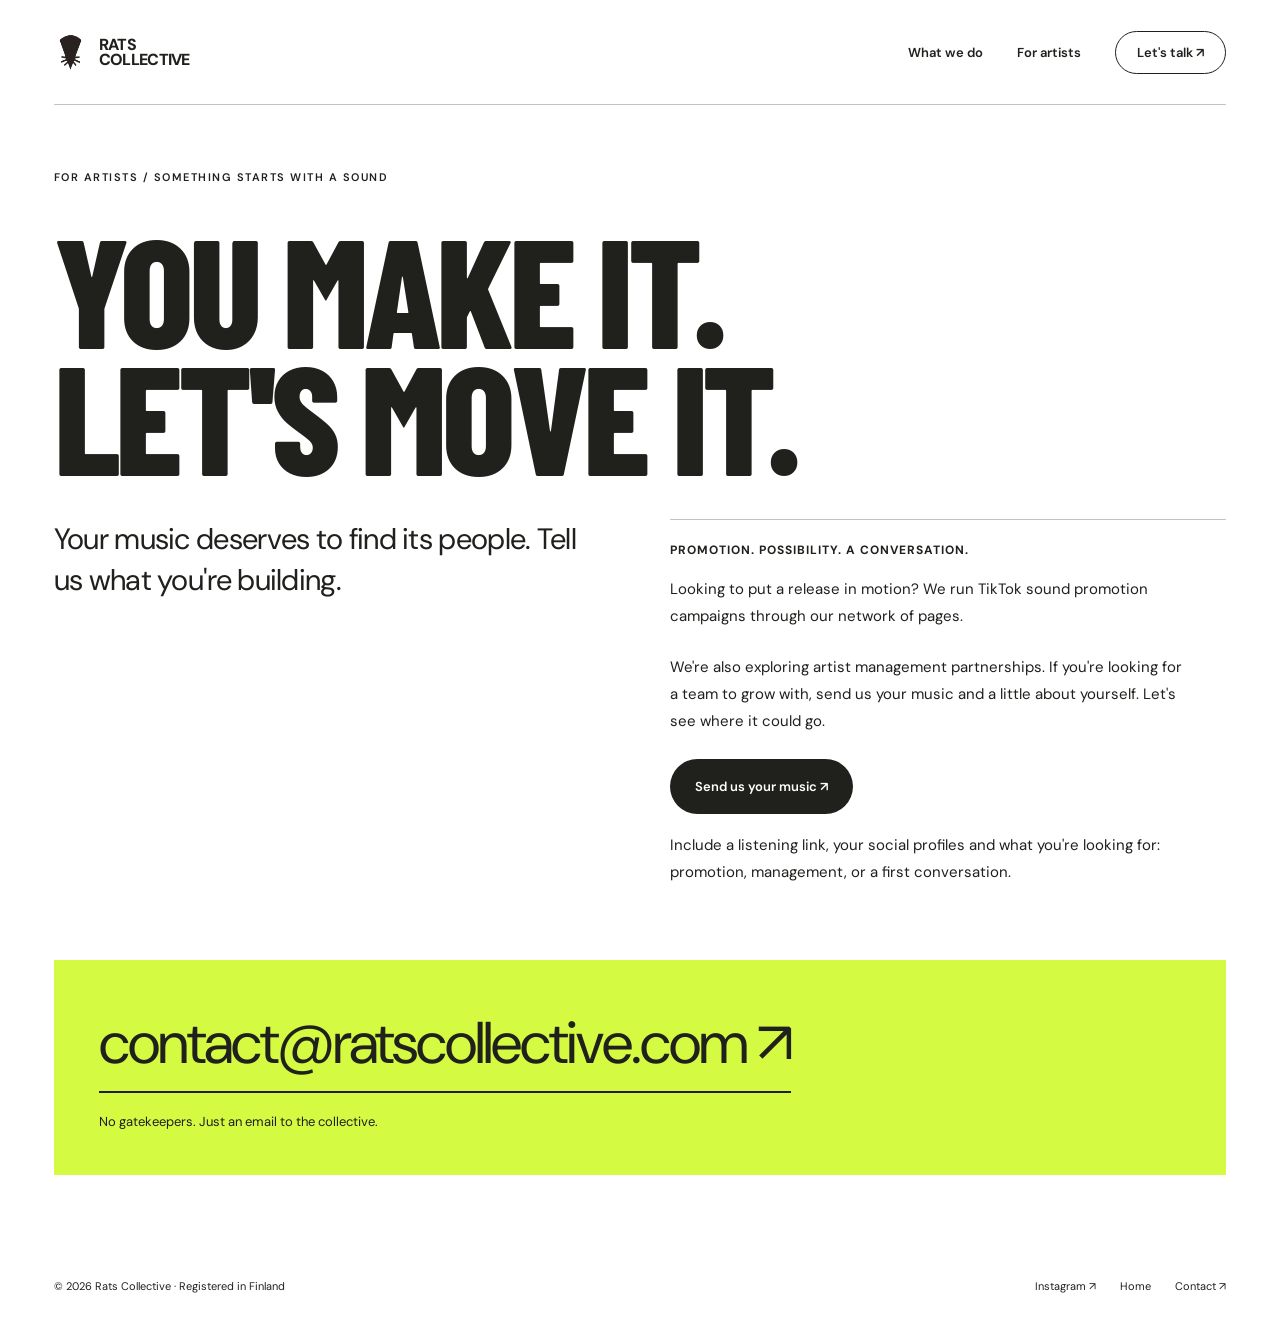
==== artists/index.html @ e5b4101d "Create Rats Collective website" ====
<!doctype html><html lang="en"><head><meta charset="utf-8"><meta name="viewport" content="width=device-width,initial-scale=1"><title>For artists — Rats Collective</title><meta name="description" content="Tell Rats Collective about your music. Inquire about TikTok promotion and explore a potential artist management partnership."><link rel="canonical" href="https://ratscollective.com/artists/"><link rel="icon" href="../assets/rat.svg" type="image/svg+xml"><link rel="stylesheet" href="../style.css"></head><body><a class="skip" href="#main">Skip to content</a><div class="wrap"><header><a class="brand" href="../" aria-label="Rats Collective home"><img src="../assets/rat-original.png" alt="">RATS<br>COLLECTIVE</a><nav aria-label="Main navigation"><a href="../#what-we-do">What we do</a><a href="./" aria-current="page">For artists</a><a class="nav-contact" href="../contact/">Let's talk ↗</a></nav></header><main id="main" class="subhero page-enter"><p class="eyebrow">For artists / Something starts with a sound</p><h1>YOU MAKE IT.<br>LET'S MOVE IT.</h1><div class="subgrid"><p class="lead">Your music deserves to find its people. Tell us what you're building.</p><div class="details"><h2>Promotion. Possibility. A conversation.</h2><p>Looking to put a release in motion? We run TikTok sound promotion campaigns through our network of pages.</p><p>We're also exploring artist management partnerships. If you're looking for a team to grow with, send us your music and a little about yourself. Let's see where it could go.</p><a class="pill" href="mailto:contact@ratscollective.com?subject=Artist%20inquiry&body=Artist%20name%3A%0AMusic%20links%3A%0ASocial%20links%3A%0AWhat%20I%27m%20looking%20for%3A%0AUpcoming%20release%20%28if%20any%29%3A">Send us your music ↗</a><p>Include a listening link, your social profiles and what you're looking for: promotion, management, or a first conversation.</p></div></div><div class="contact-panel"><a class="email" href="mailto:contact@ratscollective.com">contact@ratscollective.com ↗</a><p>No gatekeepers. Just an email to the collective.</p></div></main><footer><span>© <span data-year>2026</span> Rats Collective · Registered in Finland</span><div class="foot-links"><a href="https://www.instagram.com/ratscollective/" target="_blank" rel="noopener noreferrer">Instagram ↗</a><a href="../">Home</a><a href="../contact/">Contact ↗</a></div></footer></div><script src="../script.js"></script></body></html>
---- style.css ----
@import url('https://fonts.googleapis.com/css2?family=Barlow+Condensed:wght@600;700;800;900&family=DM+Sans:wght@400;500;600;700&display=swap');
:root{--paper:#ffffff;--ink:#20201d;--acid:#d4fa41;--line:#c4c5ba}*{box-sizing:border-box}html{scroll-behavior:smooth}body{margin:0;background:var(--paper);color:var(--ink);font-family:'DM Sans',Arial,sans-serif}a{color:inherit;text-decoration:none}button{font:inherit}a:focus-visible,button:focus-visible{outline:3px solid #667a00;outline-offset:6px}::selection{background:var(--acid);color:var(--ink)}.skip{position:absolute;left:20px;top:-80px;background:var(--acid);padding:15px;z-index:10}.skip:focus{top:10px}.wrap{max-width:1600px;margin:auto;padding:0 4.2vw}header{height:105px;display:flex;align-items:center;justify-content:space-between;border-bottom:1px solid var(--line)}.brand{display:flex;align-items:center;gap:12px;font-size:16px;font-weight:800;line-height:.95;letter-spacing:-.7px}.brand img{width:33px;height:42px}nav{display:flex;align-items:center;gap:34px;font-size:13px;font-weight:600}.nav-contact{border:1px solid var(--ink);border-radius:40px;padding:12px 21px}nav a:hover{text-decoration:underline;text-underline-offset:5px}.eyebrow{font-size:11px;font-weight:600;letter-spacing:1.5px;text-transform:uppercase}.hero{padding-top:29px;position:relative}.hero-top{display:flex;justify-content:space-between;align-items:center}.status{display:flex;align-items:center;gap:8px}.dot{height:6px;width:6px;background:var(--ink);border-radius:50%}h1,h2,h3,p{margin:0}h1,.display{font-family:'Barlow Condensed','Arial Narrow',Impact,sans-serif;text-transform:uppercase;font-weight:800;letter-spacing:-.035em;line-height:.83}h1{font-size:clamp(92px,11.7vw,185px);margin:58px 0 34px}.hero h1 span{display:block}.last-line{display:flex!important;align-items:center;gap:30px}.arrow-disc{height:.68em;width:.68em;display:inline-flex;align-items:center;justify-content:center;background:var(--acid);border-radius:50%;font-family:Arial;font-size:.69em;font-weight:400;letter-spacing:0}.hero-bottom{display:grid;grid-template-columns:1fr 1fr;gap:30px;margin:35px 0 45px;align-items:end}.hero-bottom p{font-size:17px;line-height:1.55;max-width:380px}.hero-actions{display:flex;gap:25px;align-items:center;justify-content:flex-end}.pill{display:inline-flex;gap:35px;align-items:center;border-radius:40px;background:var(--ink);color:var(--paper);padding:19px 25px;font-size:13px;font-weight:600;transition:transform .2s,background .2s}.pill:hover{background:#424239;transform:translateY(-3px)}.text-link{font-size:13px;text-decoration:underline;text-underline-offset:6px}.playground{height:195px;background:var(--acid);position:relative;overflow:hidden;border-radius:2px}.track-line{position:absolute;width:100%;height:1px;background:#20201d25;top:50%}.play-caption{position:absolute;bottom:18px;left:22px;font-size:10px;letter-spacing:1.2px;text-transform:uppercase}.play-toggle{position:absolute;right:18px;bottom:14px;border:1px solid #20201d66;background:transparent;padding:6px 10px;border-radius:20px;font-size:10px;cursor:pointer}.runner{position:absolute;width:66px;height:82px;left:0;top:0;will-change:transform;pointer-events:none}.runner img{width:100%;height:100%}.services{padding:78px 0 85px;display:grid;grid-template-columns:1fr 2fr;gap:40px}.services-intro p{max-width:260px;margin-top:20px;line-height:1.6;font-size:14px}.service{padding:24px 0;border-top:1px solid var(--line);display:grid;grid-template-columns:40px 1fr;gap:20px}.service:last-child{border-bottom:1px solid var(--line)}.number{font-size:11px;padding-top:9px}.service h3{font-size:29px;letter-spacing:-1px;font-weight:500}.service p{font-size:14px;line-height:1.6;max-width:485px;margin-top:11px;color:#55564d}.artist-banner{background:var(--ink);color:var(--paper);padding:52px;display:flex;justify-content:space-between;align-items:end;gap:30px}.artist-banner h2{font-size:clamp(50px,6vw,88px);margin-top:20px}.artist-banner p{font-size:14px;line-height:1.6;max-width:290px;margin-bottom:24px}.artist-banner .pill{background:var(--acid);color:var(--ink)}footer{padding:34px 0;display:flex;align-items:center;justify-content:space-between;font-size:11px;gap:20px}footer .foot-links{display:flex;gap:24px}.subhero{padding:65px 0 70px}.subhero h1{font-size:clamp(90px,12vw,180px);margin:40px 0}.subgrid{display:grid;grid-template-columns:1fr 1fr;gap:60px}.lead{font-size:clamp(20px,2.3vw,32px);line-height:1.4;max-width:650px;letter-spacing:-.7px}.details{border-top:1px solid var(--line);padding-top:22px}.details p{font-size:15px;line-height:1.8;margin:18px 0 24px;max-width:520px}.details h2{font-size:12px;text-transform:uppercase;letter-spacing:1px}.email{display:inline-block;font-size:clamp(21px,4.6vw,65px);letter-spacing:-2px;border-bottom:2px solid var(--ink);padding-bottom:10px;overflow-wrap:anywhere}.contact-panel{background:var(--acid);padding:45px;margin-top:50px}.contact-panel p{margin-top:20px;font-size:13px}.page-enter{animation:appear .6s ease-out}@keyframes appear{from{opacity:0;transform:translateY(12px)}to{opacity:1;transform:translateY(0)}}@media(min-width:1700px){.wrap{padding:0 65px}}@media(max-width:700px){.wrap{padding:0 22px}header{height:86px}.brand{font-size:13px;gap:8px}.brand img{width:26px}nav{gap:18px;font-size:11px}.nav-contact{padding:9px 12px}.hero-top{font-size:9px;gap:16px}.hero-top .eyebrow{font-size:8px;letter-spacing:.9px}h1{font-size:clamp(75px,14.3vw,120px);margin:44px 0 28px}.last-line{gap:15px}.hero-bottom{grid-template-columns:1fr;gap:25px;margin-bottom:30px}.hero-bottom p{font-size:15px}.hero-actions{justify-content:flex-start;gap:20px}.pill{padding:16px 20px}.playground{height:180px}.services{padding:50px 0;grid-template-columns:1fr;gap:30px}.services-intro p{max-width:100%}.service h3{font-size:25px}.artist-banner{padding:30px 24px;display:block}.artist-banner h2{margin-bottom:25px}.artist-banner p{max-width:100%}footer{align-items:flex-start;flex-wrap:wrap;line-height:1.5}.subhero{padding:45px 0}.subhero h1{font-size:clamp(75px,16vw,120px)}.subgrid{grid-template-columns:1fr;gap:35px}.contact-panel{padding:28px 20px}.email{letter-spacing:-.8px}.status{max-width:130px}}@media(prefers-reduced-motion:reduce){html{scroll-behavior:auto}.page-enter{animation:none}.pill{transition:none}}

.hero .last-line{font-size:.8em;white-space:nowrap}@media(max-width:700px){.hero h1{font-size:clamp(58px,17vw,110px)}.hero .last-line{font-size:.65em;gap:12px}.mouse-hint{display:none}}@media(max-width:360px){nav{gap:10px}.nav-contact{padding:8px}.brand{font-size:11px}}
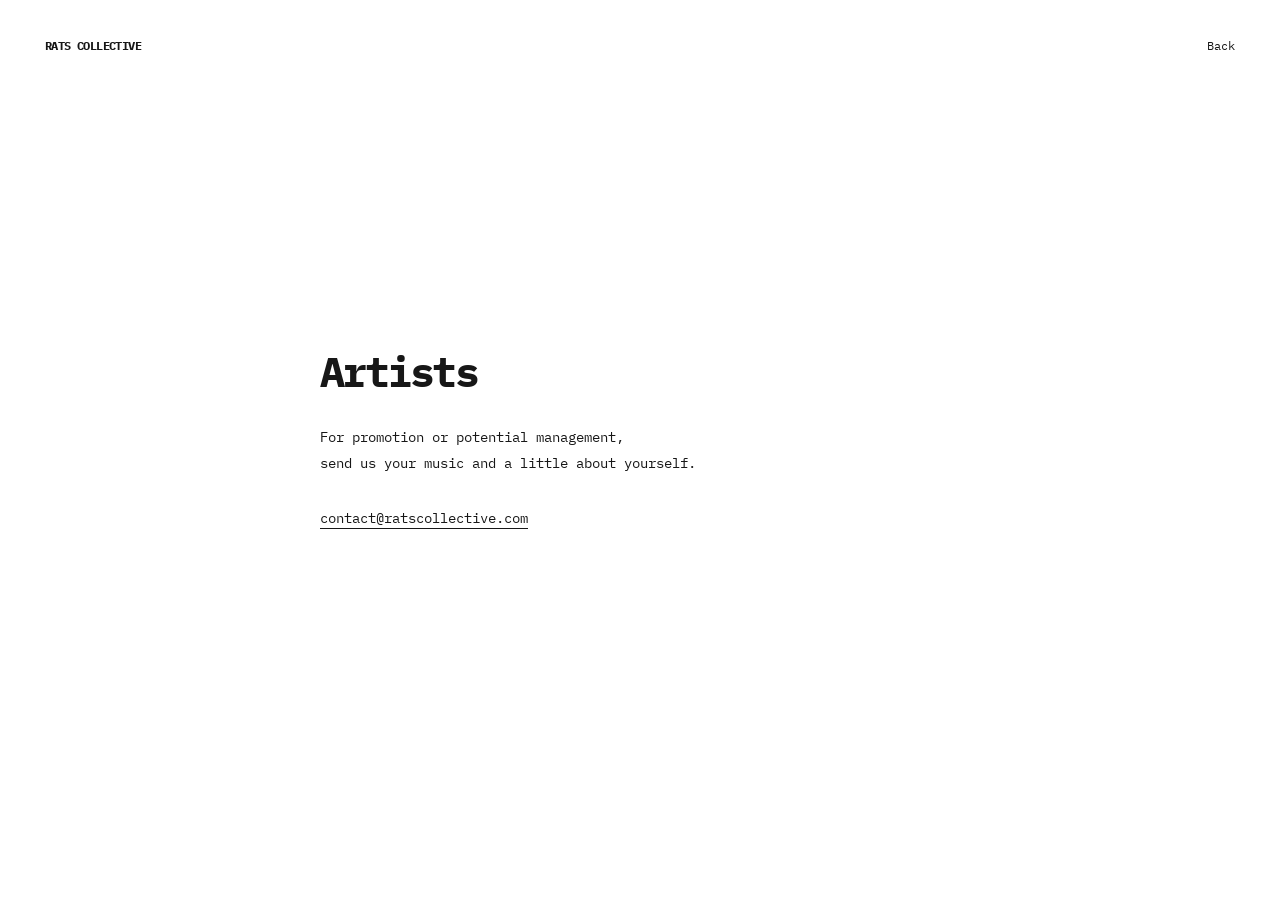
==== commit 35ab4aab: "Simplify site to centered wordmark and reactive rats" ====
--- a/artists/index.html
+++ b/artists/index.html
@@ -1,2 +1,15 @@
-<!doctype html><html lang="en"><head><meta charset="utf-8"><meta name="viewport" content="width=device-width,initial-scale=1"><title>For artists — Rats Collective</title><meta name="description" content="Tell Rats Collective about your music. Inquire about TikTok promotion and explore a potential artist management partnership."><link rel="canonical" href="https://ratscollective.com/artists/"><link rel="icon" href="../assets/rat.svg" type="image/svg+xml"><link rel="stylesheet" href="../style.css"></head><body><a class="skip" href="#main">Skip to content</a><div class="wrap"><header><a class="brand" href="../" aria-label="Rats Collective home"><img src="../assets/rat-original.png" alt="">RATS<br>COLLECTIVE</a><nav aria-label="Main navigation"><a href="../#what-we-do">What we do</a><a href="./" aria-current="page">For artists</a><a class="nav-contact" href="../contact/">Let's talk ↗</a></nav></header><main id="main" class="subhero page-enter"><p class="eyebrow">For artists / Something starts with a sound</p><h1>YOU MAKE IT.<br>LET'S MOVE IT.</h1><div class="subgrid"><p class="lead">Your music deserves to find its people. Tell us what you're building.</p><div class="details"><h2>Promotion. Possibility. A conversation.</h2><p>Looking to put a release in motion? We run TikTok sound promotion campaigns through our network of pages.</p><p>We're also exploring artist management partnerships. If you're looking for a team to grow with, send us your music and a little about yourself. Let's see where it could go.</p><a class="pill" href="mailto:contact@ratscollective.com?subject=Artist%20inquiry&body=Artist%20name%3A%0AMusic%20links%3A%0ASocial%20links%3A%0AWhat%20I%27m%20looking%20for%3A%0AUpcoming%20release%20%28if%20any%29%3A">Send us your music ↗</a><p>Include a listening link, your social profiles and what you're looking for: promotion, management, or a first conversation.</p></div></div><div class="contact-panel"><a class="email" href="mailto:contact@ratscollective.com">contact@ratscollective.com ↗</a><p>No gatekeepers. Just an email to the collective.</p></div></main><footer><span>© <span data-year>2026</span> Rats Collective · Registered in Finland</span><div class="foot-links"><a href="https://www.instagram.com/ratscollective/" target="_blank" rel="noopener noreferrer">Instagram ↗</a><a href="../">Home</a><a href="../contact/">Contact ↗</a></div></footer></div><script src="../script.js"></script></body></html>
-
+<!doctype html>
+<html lang="en"><head>
+<meta charset="utf-8"><meta name="viewport" content="width=device-width,initial-scale=1">
+<title>Artists — Rats Collective</title><meta name="description" content="Contact Rats Collective about music promotion and potential artist management.">
+<link rel="canonical" href="https://ratscollective.com/artists/">
+<meta property="og:title" content="Artists — Rats Collective"><meta property="og:description" content="Contact Rats Collective about music promotion and potential artist management.">
+<meta property="og:type" content="website"><meta property="og:url" content="https://ratscollective.com/artists/">
+<meta property="og:image" content="https://ratscollective.com/assets/rat-original.png">
+<link rel="icon" href="../assets/rat.svg" type="image/svg+xml">
+<link rel="stylesheet" href="../style.css?v=2">
+</head>
+<body class="subpage"><header><a class="wordmark" href="../">RATS COLLECTIVE</a><a href="../" aria-label="Back to home">Back</a></header>
+<main class="note"><h1>Artists</h1>
+<p>For promotion or potential management,<br class="desktop-break"> send us your music and a little about yourself.</p>
+<a class="email" href="mailto:contact@ratscollective.com?subject=Artist%20inquiry">contact@ratscollective.com</a></main></body></html>
--- a/style.css
+++ b/style.css
@@ -1,4 +1,17 @@
-@import url('https://fonts.googleapis.com/css2?family=Barlow+Condensed:wght@600;700;800;900&family=DM+Sans:wght@400;500;600;700&display=swap');
-:root{--paper:#ffffff;--ink:#20201d;--acid:#d4fa41;--line:#c4c5ba}*{box-sizing:border-box}html{scroll-behavior:smooth}body{margin:0;background:var(--paper);color:var(--ink);font-family:'DM Sans',Arial,sans-serif}a{color:inherit;text-decoration:none}button{font:inherit}a:focus-visible,button:focus-visible{outline:3px solid #667a00;outline-offset:6px}::selection{background:var(--acid);color:var(--ink)}.skip{position:absolute;left:20px;top:-80px;background:var(--acid);padding:15px;z-index:10}.skip:focus{top:10px}.wrap{max-width:1600px;margin:auto;padding:0 4.2vw}header{height:105px;display:flex;align-items:center;justify-content:space-between;border-bottom:1px solid var(--line)}.brand{display:flex;align-items:center;gap:12px;font-size:16px;font-weight:800;line-height:.95;letter-spacing:-.7px}.brand img{width:33px;height:42px}nav{display:flex;align-items:center;gap:34px;font-size:13px;font-weight:600}.nav-contact{border:1px solid var(--ink);border-radius:40px;padding:12px 21px}nav a:hover{text-decoration:underline;text-underline-offset:5px}.eyebrow{font-size:11px;font-weight:600;letter-spacing:1.5px;text-transform:uppercase}.hero{padding-top:29px;position:relative}.hero-top{display:flex;justify-content:space-between;align-items:center}.status{display:flex;align-items:center;gap:8px}.dot{height:6px;width:6px;background:var(--ink);border-radius:50%}h1,h2,h3,p{margin:0}h1,.display{font-family:'Barlow Condensed','Arial Narrow',Impact,sans-serif;text-transform:uppercase;font-weight:800;letter-spacing:-.035em;line-height:.83}h1{font-size:clamp(92px,11.7vw,185px);margin:58px 0 34px}.hero h1 span{display:block}.last-line{display:flex!important;align-items:center;gap:30px}.arrow-disc{height:.68em;width:.68em;display:inline-flex;align-items:center;justify-content:center;background:var(--acid);border-radius:50%;font-family:Arial;font-size:.69em;font-weight:400;letter-spacing:0}.hero-bottom{display:grid;grid-template-columns:1fr 1fr;gap:30px;margin:35px 0 45px;align-items:end}.hero-bottom p{font-size:17px;line-height:1.55;max-width:380px}.hero-actions{display:flex;gap:25px;align-items:center;justify-content:flex-end}.pill{display:inline-flex;gap:35px;align-items:center;border-radius:40px;background:var(--ink);color:var(--paper);padding:19px 25px;font-size:13px;font-weight:600;transition:transform .2s,background .2s}.pill:hover{background:#424239;transform:translateY(-3px)}.text-link{font-size:13px;text-decoration:underline;text-underline-offset:6px}.playground{height:195px;background:var(--acid);position:relative;overflow:hidden;border-radius:2px}.track-line{position:absolute;width:100%;height:1px;background:#20201d25;top:50%}.play-caption{position:absolute;bottom:18px;left:22px;font-size:10px;letter-spacing:1.2px;text-transform:uppercase}.play-toggle{position:absolute;right:18px;bottom:14px;border:1px solid #20201d66;background:transparent;padding:6px 10px;border-radius:20px;font-size:10px;cursor:pointer}.runner{position:absolute;width:66px;height:82px;left:0;top:0;will-change:transform;pointer-events:none}.runner img{width:100%;height:100%}.services{padding:78px 0 85px;display:grid;grid-template-columns:1fr 2fr;gap:40px}.services-intro p{max-width:260px;margin-top:20px;line-height:1.6;font-size:14px}.service{padding:24px 0;border-top:1px solid var(--line);display:grid;grid-template-columns:40px 1fr;gap:20px}.service:last-child{border-bottom:1px solid var(--line)}.number{font-size:11px;padding-top:9px}.service h3{font-size:29px;letter-spacing:-1px;font-weight:500}.service p{font-size:14px;line-height:1.6;max-width:485px;margin-top:11px;color:#55564d}.artist-banner{background:var(--ink);color:var(--paper);padding:52px;display:flex;justify-content:space-between;align-items:end;gap:30px}.artist-banner h2{font-size:clamp(50px,6vw,88px);margin-top:20px}.artist-banner p{font-size:14px;line-height:1.6;max-width:290px;margin-bottom:24px}.artist-banner .pill{background:var(--acid);color:var(--ink)}footer{padding:34px 0;display:flex;align-items:center;justify-content:space-between;font-size:11px;gap:20px}footer .foot-links{display:flex;gap:24px}.subhero{padding:65px 0 70px}.subhero h1{font-size:clamp(90px,12vw,180px);margin:40px 0}.subgrid{display:grid;grid-template-columns:1fr 1fr;gap:60px}.lead{font-size:clamp(20px,2.3vw,32px);line-height:1.4;max-width:650px;letter-spacing:-.7px}.details{border-top:1px solid var(--line);padding-top:22px}.details p{font-size:15px;line-height:1.8;margin:18px 0 24px;max-width:520px}.details h2{font-size:12px;text-transform:uppercase;letter-spacing:1px}.email{display:inline-block;font-size:clamp(21px,4.6vw,65px);letter-spacing:-2px;border-bottom:2px solid var(--ink);padding-bottom:10px;overflow-wrap:anywhere}.contact-panel{background:var(--acid);padding:45px;margin-top:50px}.contact-panel p{margin-top:20px;font-size:13px}.page-enter{animation:appear .6s ease-out}@keyframes appear{from{opacity:0;transform:translateY(12px)}to{opacity:1;transform:translateY(0)}}@media(min-width:1700px){.wrap{padding:0 65px}}@media(max-width:700px){.wrap{padding:0 22px}header{height:86px}.brand{font-size:13px;gap:8px}.brand img{width:26px}nav{gap:18px;font-size:11px}.nav-contact{padding:9px 12px}.hero-top{font-size:9px;gap:16px}.hero-top .eyebrow{font-size:8px;letter-spacing:.9px}h1{font-size:clamp(75px,14.3vw,120px);margin:44px 0 28px}.last-line{gap:15px}.hero-bottom{grid-template-columns:1fr;gap:25px;margin-bottom:30px}.hero-bottom p{font-size:15px}.hero-actions{justify-content:flex-start;gap:20px}.pill{padding:16px 20px}.playground{height:180px}.services{padding:50px 0;grid-template-columns:1fr;gap:30px}.services-intro p{max-width:100%}.service h3{font-size:25px}.artist-banner{padding:30px 24px;display:block}.artist-banner h2{margin-bottom:25px}.artist-banner p{max-width:100%}footer{align-items:flex-start;flex-wrap:wrap;line-height:1.5}.subhero{padding:45px 0}.subhero h1{font-size:clamp(75px,16vw,120px)}.subgrid{grid-template-columns:1fr;gap:35px}.contact-panel{padding:28px 20px}.email{letter-spacing:-.8px}.status{max-width:130px}}@media(prefers-reduced-motion:reduce){html{scroll-behavior:auto}.page-enter{animation:none}.pill{transition:none}}
-
-.hero .last-line{font-size:.8em;white-space:nowrap}@media(max-width:700px){.hero h1{font-size:clamp(58px,17vw,110px)}.hero .last-line{font-size:.65em;gap:12px}.mouse-hint{display:none}}@media(max-width:360px){nav{gap:10px}.nav-contact{padding:8px}.brand{font-size:11px}}
+@import url('https://fonts.googleapis.com/css2?family=IBM+Plex+Mono:wght@400;500;700&display=swap');
+:root{font-family:'IBM Plex Mono',monospace;color:#171717;background:#fff;font-synthesis:none}
+*{box-sizing:border-box}body{margin:0}a{color:inherit;text-decoration:none}a:hover{text-decoration:underline;text-underline-offset:5px}a:focus-visible{outline:2px solid #171717;outline-offset:7px}::selection{color:white;background:#171717}
+.home{height:100svh;min-height:350px;overflow:hidden;position:relative}
+.identity{position:absolute;inset:0;display:grid;place-items:center;pointer-events:none;z-index:2;padding:24px}
+.identity h1{font-size:clamp(28px,5.15vw,88px);font-weight:700;letter-spacing:-.065em;line-height:1.12;margin:0;text-align:center;background:#fff;padding:15px 22px}
+.home-nav{position:absolute;bottom:40px;left:0;right:0;display:flex;justify-content:center;gap:36px;font-size:12px;z-index:3}
+.home-nav a{padding:8px 0;background:white}
+.rats{position:absolute;inset:20px 20px 100px;pointer-events:none;overflow:hidden}
+.rat{position:absolute;width:48px;height:48px;object-fit:contain;filter:grayscale(1) brightness(0);will-change:transform}
+.subpage{min-height:100svh;padding:38px 45px;display:flex;flex-direction:column}
+header{display:flex;align-items:center;justify-content:space-between;gap:24px;font-size:12px}.wordmark{font-weight:700;letter-spacing:-.05em}
+.note{width:min(100%,640px);margin:auto; padding:100px 0 140px}
+.note h1{font-size:clamp(27px,4vw,42px);letter-spacing:-.06em;line-height:1.15;margin:0 0 27px;font-weight:700}
+.note p{font-size:14px;line-height:1.9;margin:0 0 30px}.email{font-size:14px;text-decoration:underline;text-underline-offset:5px;overflow-wrap:anywhere}
+@media(max-width:600px){.identity h1{font-size:clamp(30px,9vw,50px);padding:12px;letter-spacing:-.055em}.identity h1 span{display:block}.home-nav{bottom:28px;gap:28px;font-size:11px}.rats{inset:10px 10px 82px}.rat{width:38px;height:38px}.subpage{padding:26px 24px}.note{padding:75px 0 100px}.note p,.email{font-size:12px}.desktop-break{display:none}}
+@media(prefers-reduced-motion:reduce){.rat{will-change:auto}}
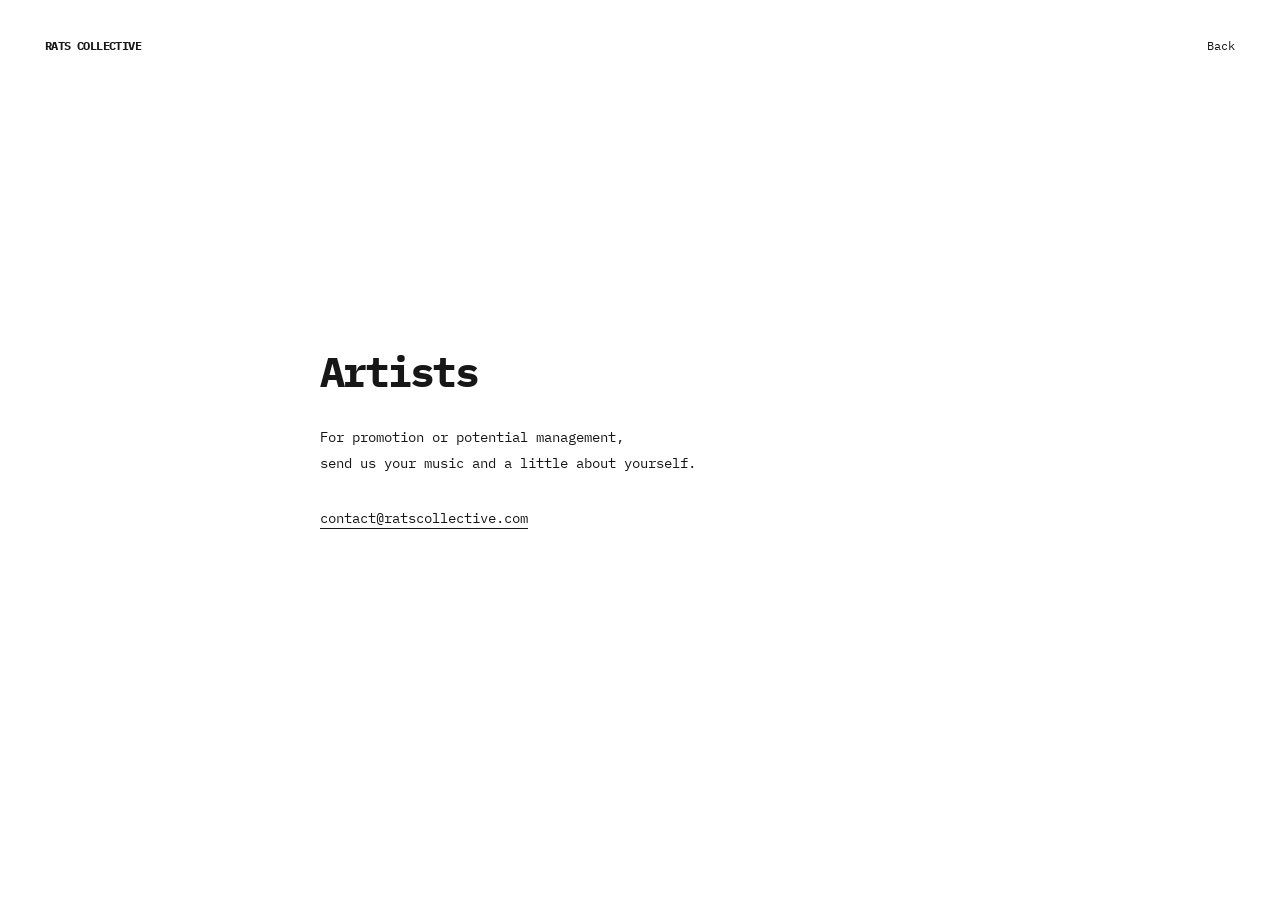
==== commit 21efb243: "Add page transitions and randomized rat layouts" ====
--- a/artists/index.html
+++ b/artists/index.html
@@ -7,9 +7,10 @@
 <meta property="og:type" content="website"><meta property="og:url" content="https://ratscollective.com/artists/">
 <meta property="og:image" content="https://ratscollective.com/assets/rat-original.png">
 <link rel="icon" href="../assets/rat.svg" type="image/svg+xml">
-<link rel="stylesheet" href="../style.css?v=2">
+<link rel="stylesheet" href="../style.css?v=3">
 </head>
 <body class="subpage"><header><a class="wordmark" href="../">RATS COLLECTIVE</a><a href="../" aria-label="Back to home">Back</a></header>
 <main class="note"><h1>Artists</h1>
 <p>For promotion or potential management,<br class="desktop-break"> send us your music and a little about yourself.</p>
 <a class="email" href="mailto:contact@ratscollective.com?subject=Artist%20inquiry">contact@ratscollective.com</a></main></body></html>
+
--- a/style.css
+++ b/style.css
@@ -3,7 +3,7 @@
 *{box-sizing:border-box}body{margin:0}a{color:inherit;text-decoration:none}a:hover{text-decoration:underline;text-underline-offset:5px}a:focus-visible{outline:2px solid #171717;outline-offset:7px}::selection{color:white;background:#171717}
 .home{height:100svh;min-height:350px;overflow:hidden;position:relative}
 .identity{position:absolute;inset:0;display:grid;place-items:center;pointer-events:none;z-index:2;padding:24px}
-.identity h1{font-size:clamp(28px,5.15vw,88px);font-weight:700;letter-spacing:-.065em;line-height:1.12;margin:0;text-align:center;background:#fff;padding:15px 22px}
+.identity h1{font-size:clamp(28px,5.15vw,88px);font-weight:700;letter-spacing:-.065em;line-height:1.12;margin:0;text-align:center;background:transparent;padding:15px 22px}
 .home-nav{position:absolute;bottom:40px;left:0;right:0;display:flex;justify-content:center;gap:36px;font-size:12px;z-index:3}
 .home-nav a{padding:8px 0;background:white}
 .rats{position:absolute;inset:20px 20px 100px;pointer-events:none;overflow:hidden}
@@ -15,3 +15,20 @@
 .note p{font-size:14px;line-height:1.9;margin:0 0 30px}.email{font-size:14px;text-decoration:underline;text-underline-offset:5px;overflow-wrap:anywhere}
 @media(max-width:600px){.identity h1{font-size:clamp(30px,9vw,50px);padding:12px;letter-spacing:-.055em}.identity h1 span{display:block}.home-nav{bottom:28px;gap:28px;font-size:11px}.rats{inset:10px 10px 82px}.rat{width:38px;height:38px}.subpage{padding:26px 24px}.note{padding:75px 0 100px}.note p,.email{font-size:12px}.desktop-break{display:none}}
 @media(prefers-reduced-motion:reduce){.rat{will-change:auto}}
+
+/* The wordmark moves between its central and corner positions on navigation. */
+@view-transition{navigation:auto}
+.identity h1,.wordmark{view-transition-name:brand}
+.note,.home-nav{animation:arrive .48s cubic-bezier(.22,1,.36,1) both}
+::view-transition-group(brand){animation-duration:.55s;animation-timing-function:cubic-bezier(.22,1,.36,1)}
+::view-transition-old(root){animation:depart .22s ease-in both}
+::view-transition-new(root){animation:arrive .42s cubic-bezier(.22,1,.36,1) both}
+::view-transition-old(brand),::view-transition-new(brand){height:100%;mix-blend-mode:normal}
+@keyframes depart{to{opacity:0;transform:translateY(-10px);filter:blur(2px)}}
+@keyframes arrive{from{opacity:0;transform:translateY(14px);filter:blur(3px)}to{opacity:1;transform:translateY(0);filter:blur(0)}}
+@media(prefers-reduced-motion:reduce){
+  @view-transition{navigation:none}
+  .note,.home-nav{animation:none}
+  ::view-transition-group(*),::view-transition-old(*),::view-transition-new(*){animation:none!important}
+}
+
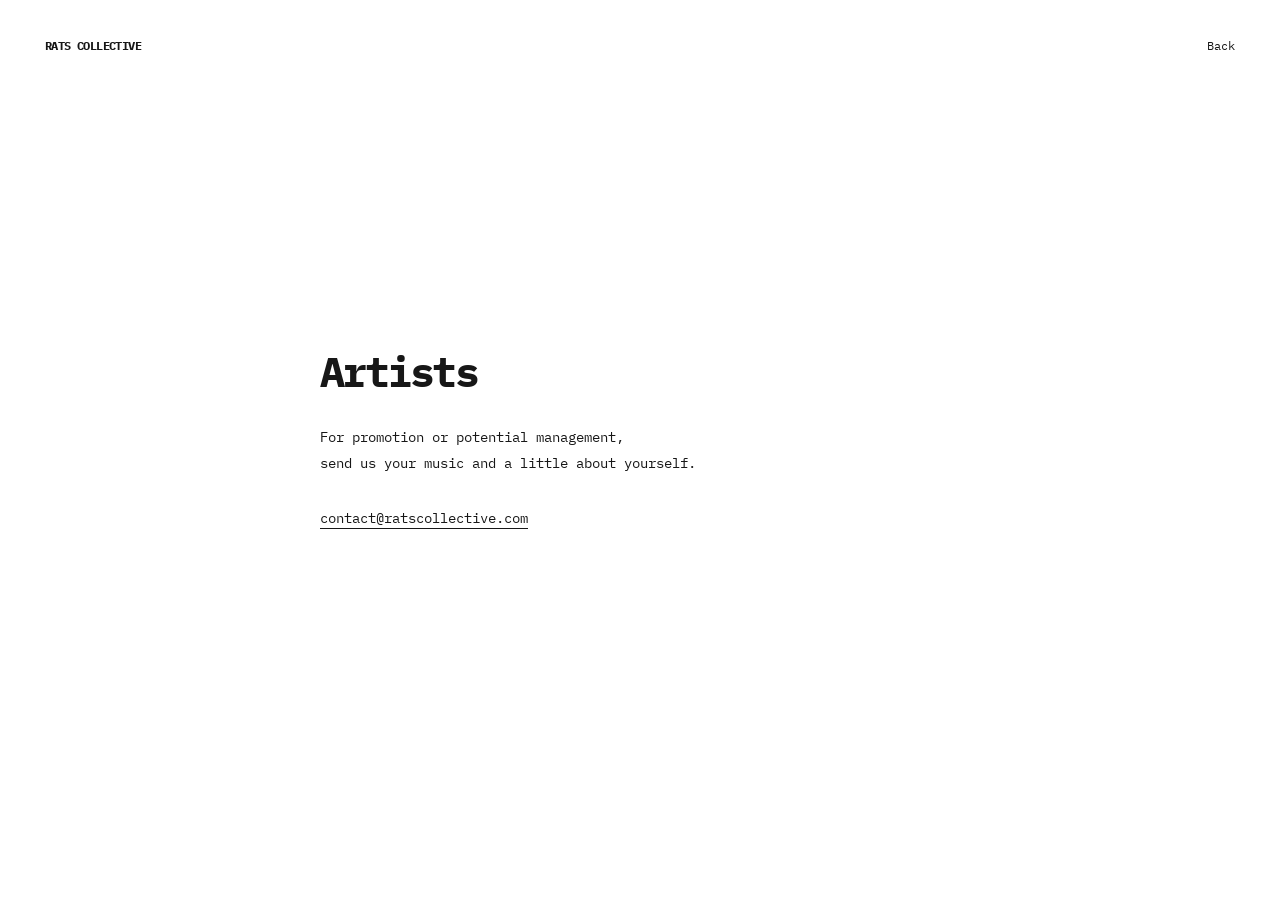
==== commit c3f8f7a8: "Add safe rat spawning and scurry page transitions" ====
--- a/artists/index.html
+++ b/artists/index.html
@@ -7,10 +7,10 @@
 <meta property="og:type" content="website"><meta property="og:url" content="https://ratscollective.com/artists/">
 <meta property="og:image" content="https://ratscollective.com/assets/rat-original.png">
 <link rel="icon" href="../assets/rat.svg" type="image/svg+xml">
-<link rel="stylesheet" href="../style.css?v=3">
+<link rel="stylesheet" href="../style.css?v=4">
 </head>
 <body class="subpage"><header><a class="wordmark" href="../">RATS COLLECTIVE</a><a href="../" aria-label="Back to home">Back</a></header>
 <main class="note"><h1>Artists</h1>
 <p>For promotion or potential management,<br class="desktop-break"> send us your music and a little about yourself.</p>
-<a class="email" href="mailto:contact@ratscollective.com?subject=Artist%20inquiry">contact@ratscollective.com</a></main></body></html>
+<a class="email" href="mailto:contact@ratscollective.com?subject=Artist%20inquiry">contact@ratscollective.com</a></main><script src="../script.js?v=4"></script></body></html>
 
--- a/style.css
+++ b/style.css
@@ -16,19 +16,18 @@
 @media(max-width:600px){.identity h1{font-size:clamp(30px,9vw,50px);padding:12px;letter-spacing:-.055em}.identity h1 span{display:block}.home-nav{bottom:28px;gap:28px;font-size:11px}.rats{inset:10px 10px 82px}.rat{width:38px;height:38px}.subpage{padding:26px 24px}.note{padding:75px 0 100px}.note p,.email{font-size:12px}.desktop-break{display:none}}
 @media(prefers-reduced-motion:reduce){.rat{will-change:auto}}
 
-/* The wordmark moves between its central and corner positions on navigation. */
-@view-transition{navigation:auto}
-.identity h1,.wordmark{view-transition-name:brand}
-.note,.home-nav{animation:arrive .48s cubic-bezier(.22,1,.36,1) both}
-::view-transition-group(brand){animation-duration:.55s;animation-timing-function:cubic-bezier(.22,1,.36,1)}
-::view-transition-old(root){animation:depart .22s ease-in both}
-::view-transition-new(root){animation:arrive .42s cubic-bezier(.22,1,.36,1) both}
-::view-transition-old(brand),::view-transition-new(brand){height:100%;mix-blend-mode:normal}
-@keyframes depart{to{opacity:0;transform:translateY(-10px);filter:blur(2px)}}
-@keyframes arrive{from{opacity:0;transform:translateY(14px);filter:blur(3px)}to{opacity:1;transform:translateY(0);filter:blur(0)}}
-@media(prefers-reduced-motion:reduce){
-  @view-transition{navigation:none}
-  .note,.home-nav{animation:none}
-  ::view-transition-group(*),::view-transition-old(*),::view-transition-new(*){animation:none!important}
-}
 
+.spawn-rat{appearance:none;border:0;background:transparent;color:inherit;font:inherit;letter-spacing:inherit;line-height:inherit;padding:0;cursor:pointer;pointer-events:auto}
+.spawn-rat:focus-visible{outline:2px solid #171717;outline-offset:10px}
+.rat img{width:100%;height:100%;object-fit:contain}
+.rat.new-rat img{animation:hatch .48s cubic-bezier(.2,.9,.3,1.3) both}
+@keyframes hatch{0%{opacity:0;transform:scale(.05) rotate(-30deg)}65%{opacity:1;transform:scale(1.24) rotate(8deg)}100%{opacity:1;transform:scale(1) rotate(0)}}
+.note,.home-nav{animation:arrive .4s ease-out both}
+.leaving .identity,.leaving .home-nav,.leaving .note,.leaving header,.leaving .rats{animation:depart .32s ease-in both;pointer-events:none}
+.navigation-rat{position:fixed;left:-85px;top:calc(50% - 32px);width:64px;height:64px;z-index:20;pointer-events:none;animation:scurry .58s cubic-bezier(.45,0,.55,1) both}
+.navigation-rat img{width:100%;height:100%;filter:grayscale(1) brightness(0);animation:stride .09s ease-in-out infinite alternate}
+@keyframes scurry{from{transform:translateX(0)}to{transform:translateX(calc(100vw + 170px))}}
+@keyframes stride{from{transform:rotate(-95deg) translateX(-3px)}to{transform:rotate(-85deg) translateX(3px)}}
+@keyframes depart{to{opacity:0;transform:translateY(-8px);filter:blur(2px)}}
+@keyframes arrive{from{opacity:0;transform:translateY(12px)}to{opacity:1;transform:translateY(0)}}
+@media(prefers-reduced-motion:reduce){.note,.home-nav,.rat.new-rat img{animation:none}.navigation-rat{display:none}}
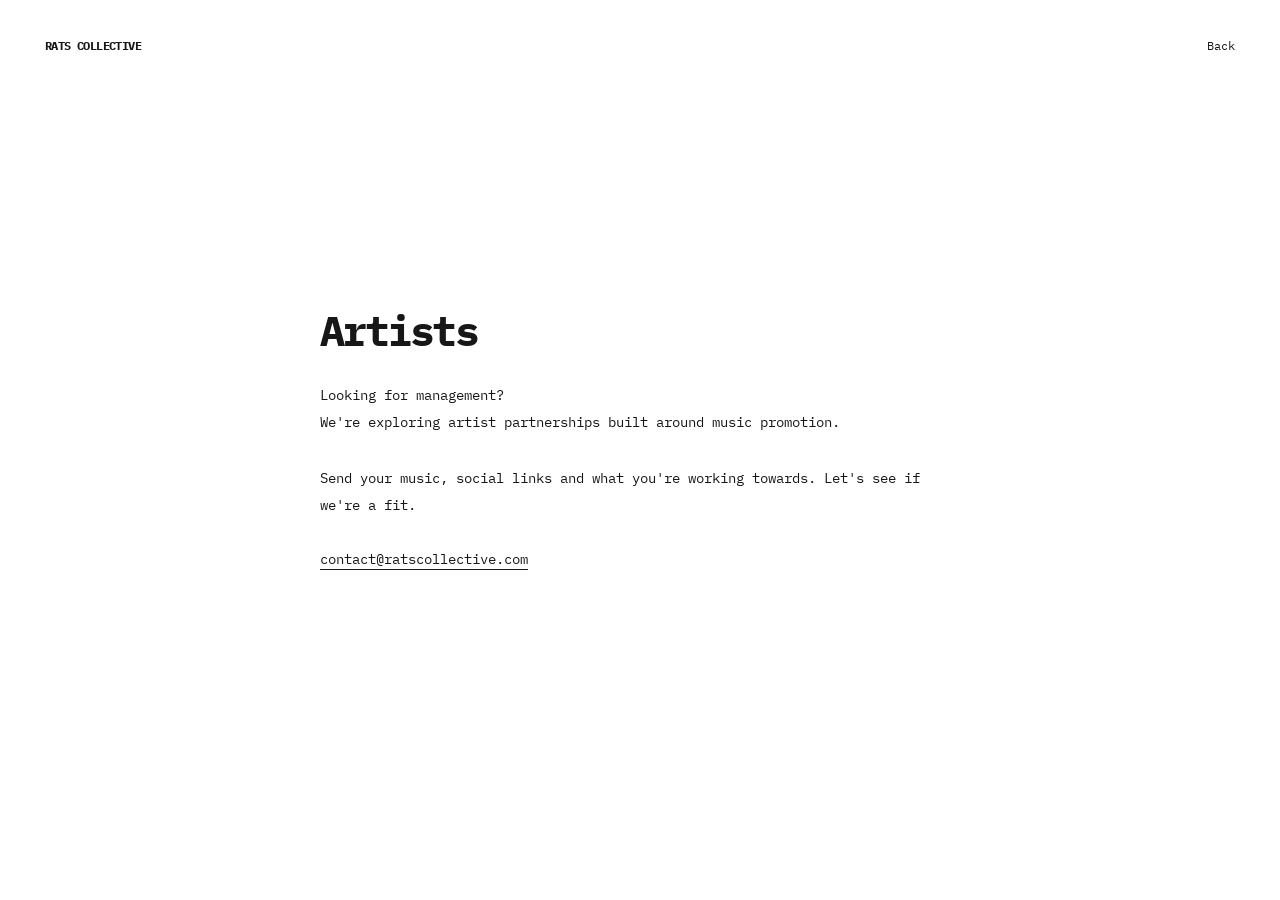
==== commit e32782f0: "Clarify TikTok services and align discovery metadata" ====
--- a/artists/index.html
+++ b/artists/index.html
@@ -1,16 +1,19 @@
 <!doctype html>
 <html lang="en"><head>
 <meta charset="utf-8"><meta name="viewport" content="width=device-width,initial-scale=1">
-<title>Artists — Rats Collective</title><meta name="description" content="Contact Rats Collective about music promotion and potential artist management.">
+<title>Artist Management Inquiries — Rats Collective</title><meta name="description" content="Looking for artist management? Rats Collective is exploring partnerships with artists. Send your music, social links and plans to start a conversation.">
 <link rel="canonical" href="https://ratscollective.com/artists/">
-<meta property="og:title" content="Artists — Rats Collective"><meta property="og:description" content="Contact Rats Collective about music promotion and potential artist management.">
+<meta property="og:title" content="Artist Management Inquiries — Rats Collective"><meta property="og:description" content="Looking for artist management? Rats Collective is exploring partnerships with artists. Send your music, social links and plans to start a conversation.">
 <meta property="og:type" content="website"><meta property="og:url" content="https://ratscollective.com/artists/">
 <meta property="og:image" content="https://ratscollective.com/assets/rat-original.png">
 <link rel="icon" href="../assets/rat.svg" type="image/svg+xml">
-<link rel="stylesheet" href="../style.css?v=4">
+<link rel="stylesheet" href="../style.css?v=6">
+<link rel="preload" as="image" href="../assets/rat-original.png">
+<script type="application/ld+json">{"@context":"https://schema.org","@graph":[{"@type":"Organization","@id":"https://ratscollective.com/#organization","name":"Rats Collective","url":"https://ratscollective.com/","logo":"https://ratscollective.com/assets/rat-original.png","email":"contact@ratscollective.com","description":"TikTok music marketing for labels, artists and agencies. A network of 20+ active accounts, managed campaigns, sound promotion, artist fan-page services and creator management. UGC and brand campaigns are available on request.","sameAs":["https://www.instagram.com/ratscollective/"],"contactPoint":{"@type":"ContactPoint","contactType":"Campaign, creator and artist inquiries","email":"contact@ratscollective.com","url":"https://ratscollective.com/contact/","availableLanguage":["English","Finnish"]}},{"@type":"WebSite","@id":"https://ratscollective.com/#website","url":"https://ratscollective.com/","name":"Rats Collective","publisher":{"@id":"https://ratscollective.com/#organization"},"inLanguage":"en"},{"@type":"WebPage","@id":"https://ratscollective.com/artists/#webpage","url":"https://ratscollective.com/artists/","name":"Artist Management Inquiries — Rats Collective","description":"Looking for artist management? Rats Collective is exploring partnerships with artists. Send your music, social links and plans to start a conversation.","isPartOf":{"@id":"https://ratscollective.com/#website"},"about":{"@id":"https://ratscollective.com/#organization"},"inLanguage":"en"}]}</script>
 </head>
 <body class="subpage"><header><a class="wordmark" href="../">RATS COLLECTIVE</a><a href="../" aria-label="Back to home">Back</a></header>
 <main class="note"><h1>Artists</h1>
-<p>For promotion or potential management,<br class="desktop-break"> send us your music and a little about yourself.</p>
-<a class="email" href="mailto:contact@ratscollective.com?subject=Artist%20inquiry">contact@ratscollective.com</a></main><script src="../script.js?v=4"></script></body></html>
+<p>Looking for management?<br>We're exploring artist partnerships built around music promotion.</p>
+<p>Send your music, social links and what you're working towards. Let's see if we're a fit.</p>
+<a class="email" href="mailto:contact@ratscollective.com?subject=Artist%20management%20inquiry">contact@ratscollective.com</a></main><script src="../script.js?v=6"></script></body></html>
 
--- a/style.css
+++ b/style.css
@@ -24,10 +24,32 @@
 @keyframes hatch{0%{opacity:0;transform:scale(.05) rotate(-30deg)}65%{opacity:1;transform:scale(1.24) rotate(8deg)}100%{opacity:1;transform:scale(1) rotate(0)}}
 .note,.home-nav{animation:arrive .4s ease-out both}
 .leaving .identity,.leaving .home-nav,.leaving .note,.leaving header,.leaving .rats{animation:depart .32s ease-in both;pointer-events:none}
-.navigation-rat{position:fixed;left:-85px;top:calc(50% - 32px);width:64px;height:64px;z-index:20;pointer-events:none;animation:scurry .58s cubic-bezier(.45,0,.55,1) both}
+.navigation-rat{position:fixed;left:-85px;top:calc(50% - 32px);width:64px;height:64px;z-index:20;pointer-events:none;animation:scurry .8s cubic-bezier(.45,0,.55,1) both}
 .navigation-rat img{width:100%;height:100%;filter:grayscale(1) brightness(0);animation:stride .09s ease-in-out infinite alternate}
 @keyframes scurry{from{transform:translateX(0)}to{transform:translateX(calc(100vw + 170px))}}
 @keyframes stride{from{transform:rotate(-95deg) translateX(-3px)}to{transform:rotate(-85deg) translateX(3px)}}
 @keyframes depart{to{opacity:0;transform:translateY(-8px);filter:blur(2px)}}
 @keyframes arrive{from{opacity:0;transform:translateY(12px)}to{opacity:1;transform:translateY(0)}}
 @media(prefers-reduced-motion:reduce){.note,.home-nav,.rat.new-rat img{animation:none}.navigation-rat{display:none}}
+
+.spawn-rat{-webkit-tap-highlight-color:transparent;-webkit-touch-callout:none;-webkit-user-select:none;user-select:none;touch-action:manipulation}
+.spawn-rat:focus:not(:focus-visible){outline:none}
+.navigation-rat.returning{left:auto;right:-85px;animation-name:scurry-back}
+.navigation-rat.returning img{animation-name:stride-back}
+@keyframes scurry-back{from{transform:translateX(0)}to{transform:translateX(calc(-100vw - 170px))}}
+@keyframes stride-back{from{transform:rotate(85deg) translateX(-3px)}to{transform:rotate(95deg) translateX(3px)}}
+@media(pointer:coarse){.navigation-rat{animation-duration:.95s}}
+
+.services-note{padding:58px 0 70px}
+.service-list{margin:-8px 0 26px}
+.service-list details{border-bottom:1px solid #e7e7e7;padding:13px 0;scroll-margin-top:30px}
+.service-list summary{font-size:13px;cursor:pointer;list-style:none;display:flex;justify-content:space-between;gap:15px}
+.service-list summary::-webkit-details-marker{display:none}
+.service-list summary::after{content:'+';flex-shrink:0}
+.service-list details[open] summary::after{content:'−'}
+.service-list summary:focus-visible{outline:2px solid #171717;outline-offset:5px}
+.service-list details p{font-size:12px;line-height:1.8;margin:14px 0 4px;color:#454545}
+.services-note .service-context{font-size:11px;line-height:1.9;margin-bottom:25px}
+.services-note .artist-inquiry{font-size:11px;margin:26px 0 0}
+.artist-inquiry a{text-decoration:underline;text-underline-offset:4px}
+@media(max-width:600px){.services-note{padding:48px 0}.service-list summary{font-size:12px}}
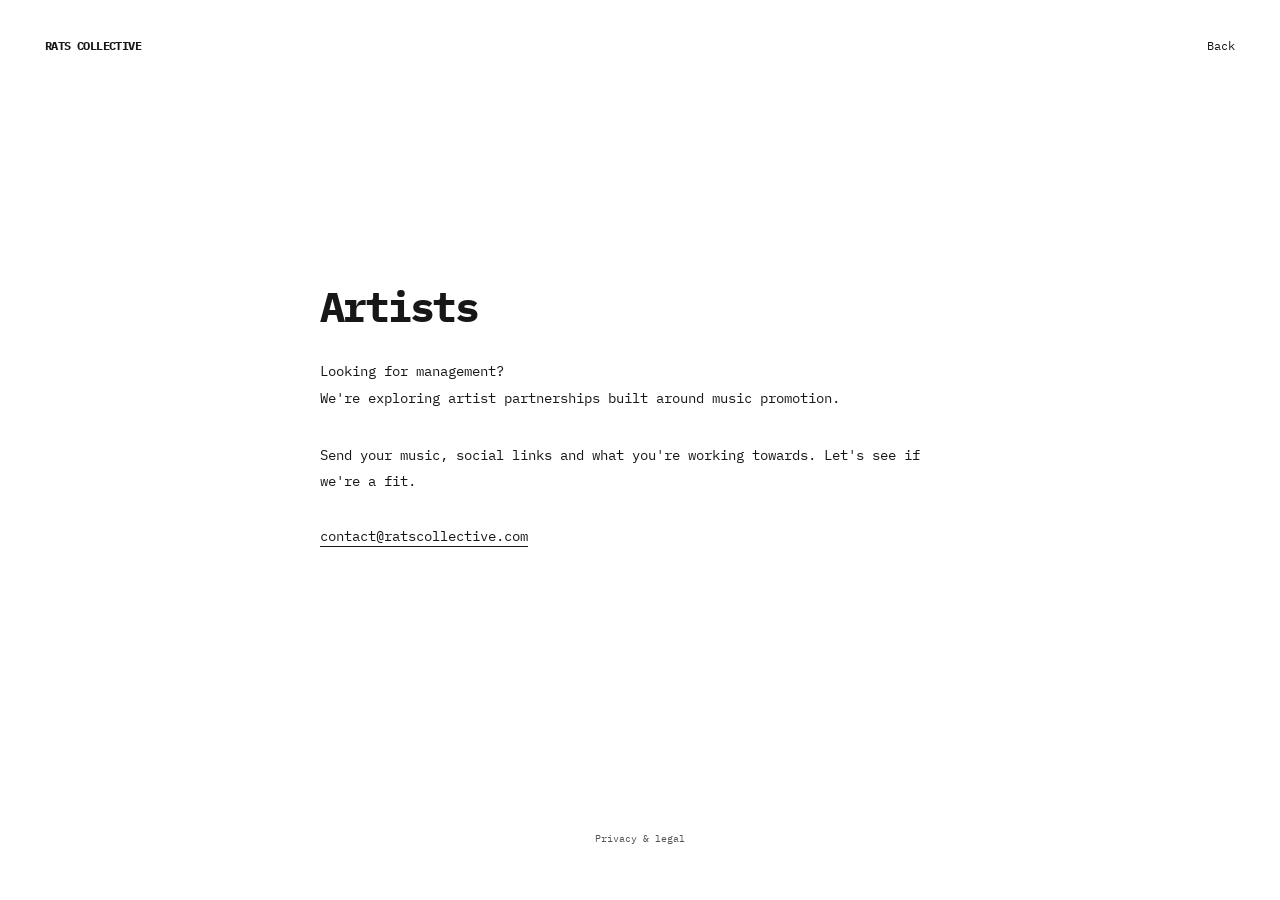
==== commit e29b5973: "Add privacy and legal notice and self-host fonts" ====
--- a/artists/index.html
+++ b/artists/index.html
@@ -7,7 +7,7 @@
 <meta property="og:type" content="website"><meta property="og:url" content="https://ratscollective.com/artists/">
 <meta property="og:image" content="https://ratscollective.com/assets/rat-original.png">
 <link rel="icon" href="../assets/rat.svg" type="image/svg+xml">
-<link rel="stylesheet" href="../style.css?v=6">
+<link rel="stylesheet" href="../style.css?v=7">
 <link rel="preload" as="image" href="../assets/rat-original.png">
 <script type="application/ld+json">{"@context":"https://schema.org","@graph":[{"@type":"Organization","@id":"https://ratscollective.com/#organization","name":"Rats Collective","url":"https://ratscollective.com/","logo":"https://ratscollective.com/assets/rat-original.png","email":"contact@ratscollective.com","description":"TikTok music marketing for labels, artists and agencies. A network of 20+ active accounts, managed campaigns, sound promotion, artist fan-page services and creator management. UGC and brand campaigns are available on request.","sameAs":["https://www.instagram.com/ratscollective/"],"contactPoint":{"@type":"ContactPoint","contactType":"Campaign, creator and artist inquiries","email":"contact@ratscollective.com","url":"https://ratscollective.com/contact/","availableLanguage":["English","Finnish"]}},{"@type":"WebSite","@id":"https://ratscollective.com/#website","url":"https://ratscollective.com/","name":"Rats Collective","publisher":{"@id":"https://ratscollective.com/#organization"},"inLanguage":"en"},{"@type":"WebPage","@id":"https://ratscollective.com/artists/#webpage","url":"https://ratscollective.com/artists/","name":"Artist Management Inquiries — Rats Collective","description":"Looking for artist management? Rats Collective is exploring partnerships with artists. Send your music, social links and plans to start a conversation.","isPartOf":{"@id":"https://ratscollective.com/#website"},"about":{"@id":"https://ratscollective.com/#organization"},"inLanguage":"en"}]}</script>
 </head>
@@ -15,5 +15,5 @@
 <main class="note"><h1>Artists</h1>
 <p>Looking for management?<br>We're exploring artist partnerships built around music promotion.</p>
 <p>Send your music, social links and what you're working towards. Let's see if we're a fit.</p>
-<a class="email" href="mailto:contact@ratscollective.com?subject=Artist%20management%20inquiry">contact@ratscollective.com</a></main><script src="../script.js?v=6"></script></body></html>
+<a class="email" href="mailto:contact@ratscollective.com?subject=Artist%20management%20inquiry">contact@ratscollective.com</a></main><footer class="site-footer"><a href="../privacy/">Privacy &amp; legal</a></footer><script src="../script.js?v=6"></script></body></html>
 
--- a/style.css
+++ b/style.css
@@ -1,4 +1,6 @@
-@import url('https://fonts.googleapis.com/css2?family=IBM+Plex+Mono:wght@400;500;700&display=swap');
+@font-face{font-family:'IBM Plex Mono';font-style:normal;font-weight:400;font-display:swap;src:url('assets/fonts/ibm-plex-mono-regular.ttf') format('truetype')}
+@font-face{font-family:'IBM Plex Mono';font-style:normal;font-weight:500;font-display:swap;src:url('assets/fonts/ibm-plex-mono-medium.ttf') format('truetype')}
+@font-face{font-family:'IBM Plex Mono';font-style:normal;font-weight:700;font-display:swap;src:url('assets/fonts/ibm-plex-mono-bold.ttf') format('truetype')}
 :root{font-family:'IBM Plex Mono',monospace;color:#171717;background:#fff;font-synthesis:none}
 *{box-sizing:border-box}body{margin:0}a{color:inherit;text-decoration:none}a:hover{text-decoration:underline;text-underline-offset:5px}a:focus-visible{outline:2px solid #171717;outline-offset:7px}::selection{color:white;background:#171717}
 .home{height:100svh;min-height:350px;overflow:hidden;position:relative}
@@ -53,3 +55,16 @@
 .services-note .artist-inquiry{font-size:11px;margin:26px 0 0}
 .artist-inquiry a{text-decoration:underline;text-underline-offset:4px}
 @media(max-width:600px){.services-note{padding:48px 0}.service-list summary{font-size:12px}}
+
+.site-footer{font-size:10px;text-align:center;color:#555;padding:12px 0;flex-shrink:0}
+.home .site-footer{position:absolute;bottom:4px;left:0;right:0;z-index:3;padding:6px 0}
+.site-footer a{display:inline-block;padding:5px 8px}
+.legal-note{padding:70px 0;width:min(100%,700px)}
+.legal-note h2{font-size:16px;line-height:1.5;margin:38px 0 16px;letter-spacing:-.025em}
+.legal-note p,.legal-note li,.legal-note dl{font-size:12px;line-height:1.9}
+.legal-note p{margin-bottom:18px}.legal-note .legal-date{font-size:10px;color:#555}
+.legal-note a{text-decoration:underline;text-underline-offset:3px;overflow-wrap:anywhere}
+.legal-note dl{display:grid;grid-template-columns:180px 1fr;gap:12px 24px;margin:24px 0}
+.legal-note dt{font-weight:500}.legal-note dd{margin:0}
+.legal-note ul{padding-left:20px;margin:0 0 18px}
+@media(max-width:600px){.home-nav{bottom:46px}.home .site-footer{bottom:7px}.legal-note{padding:48px 0}.legal-note dl{grid-template-columns:1fr;gap:4px}.legal-note dd{margin-bottom:12px}}
